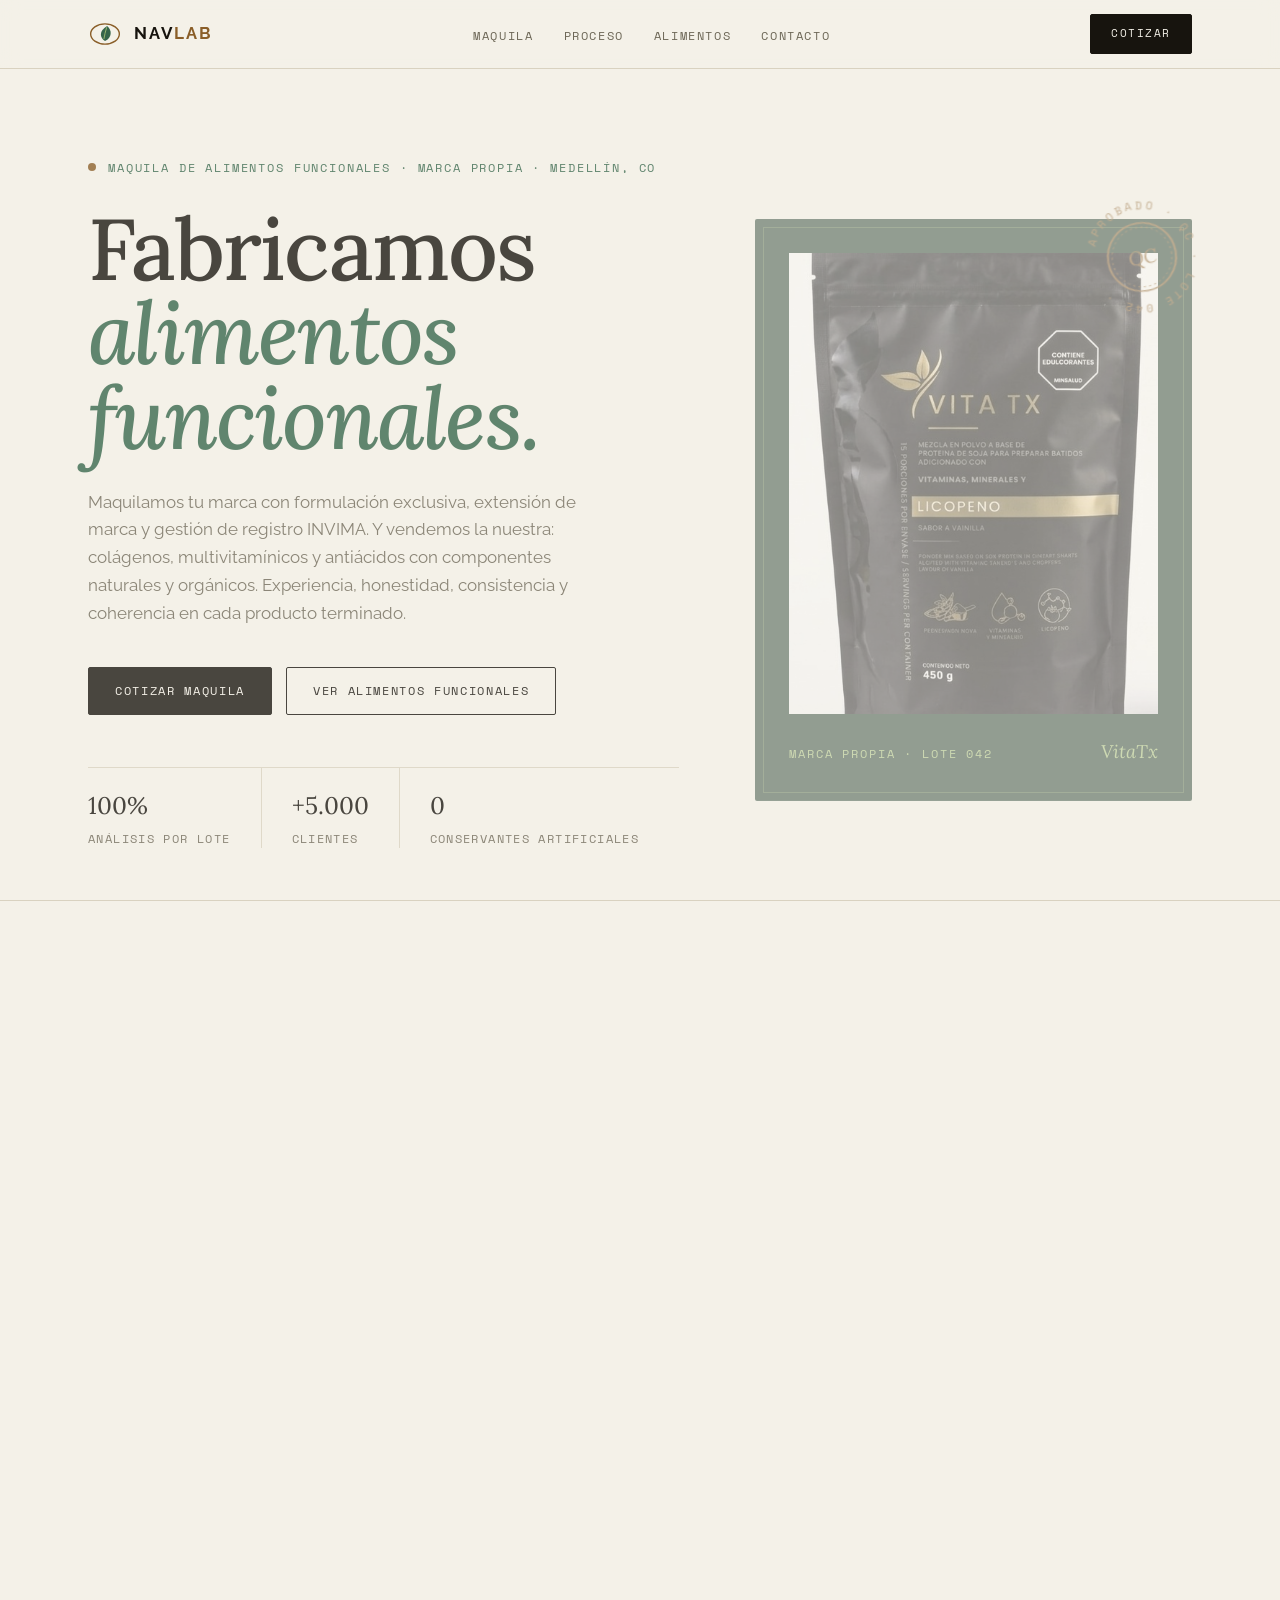
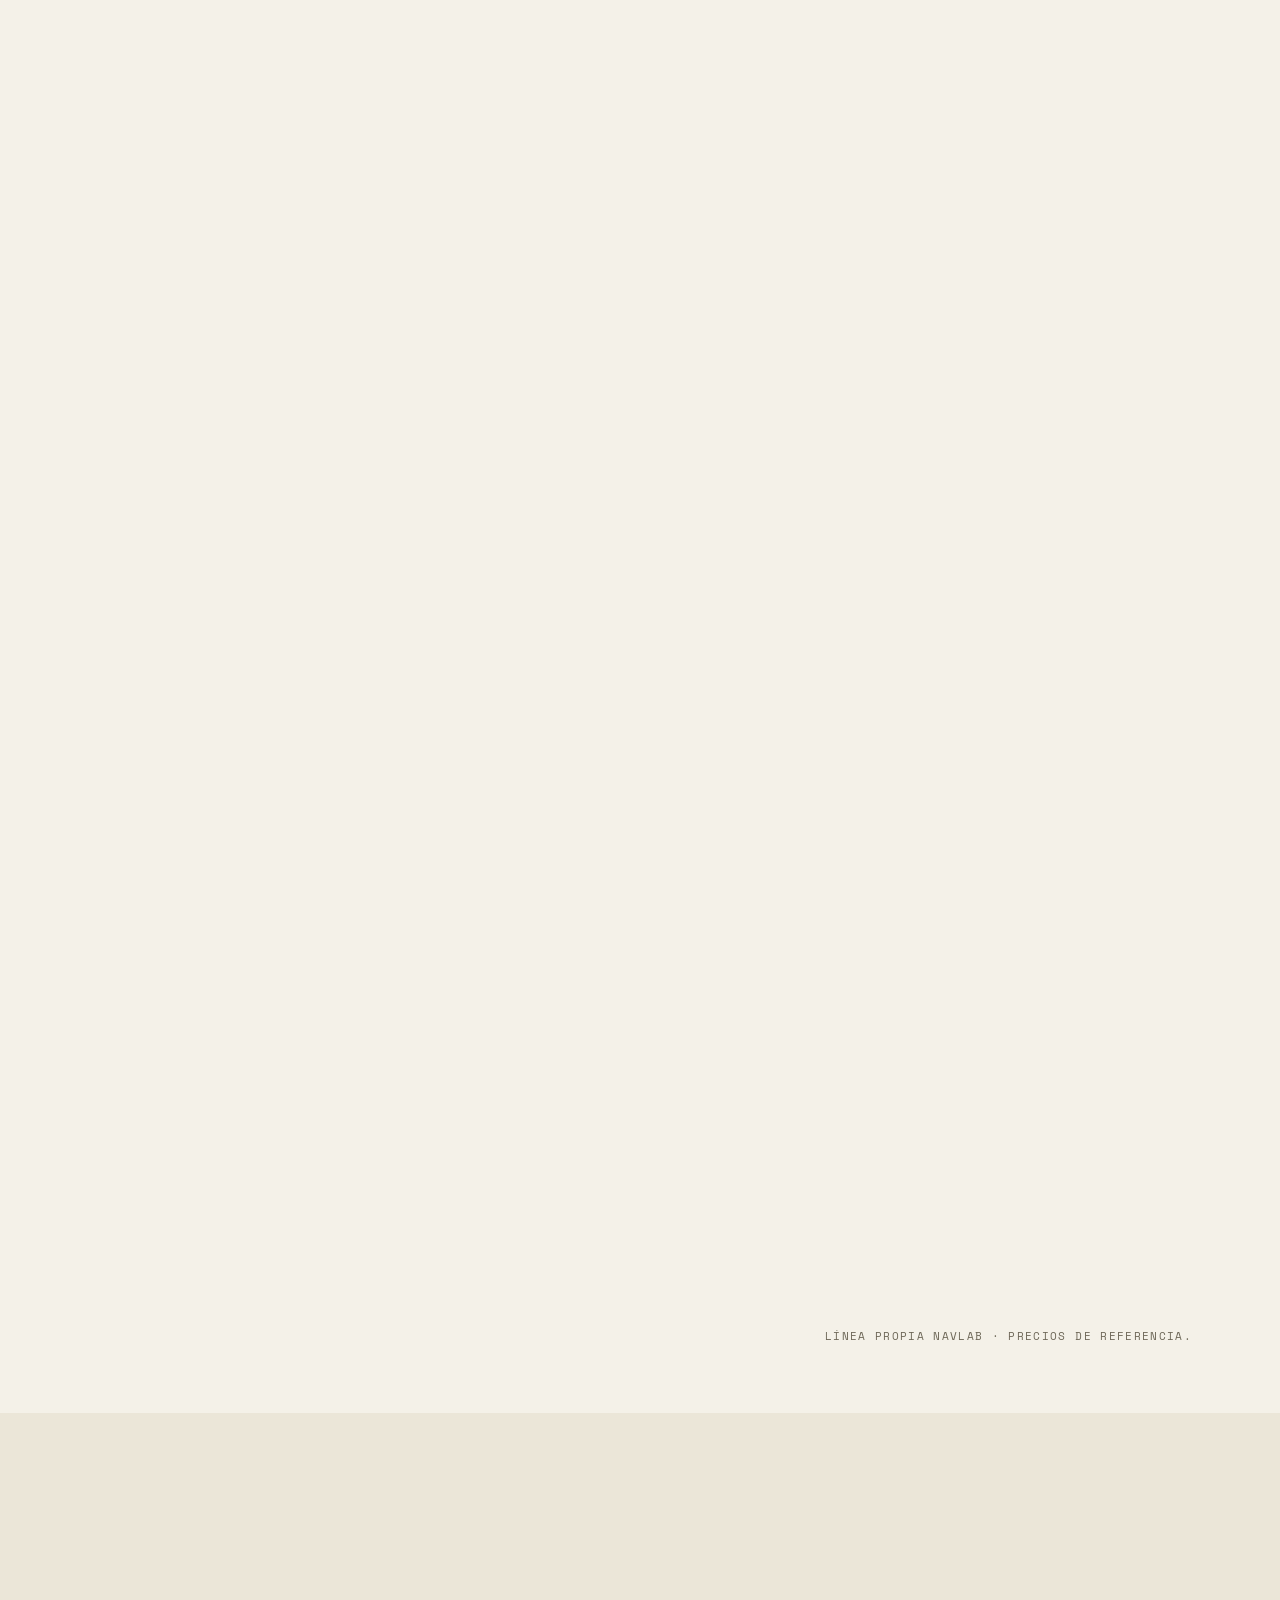
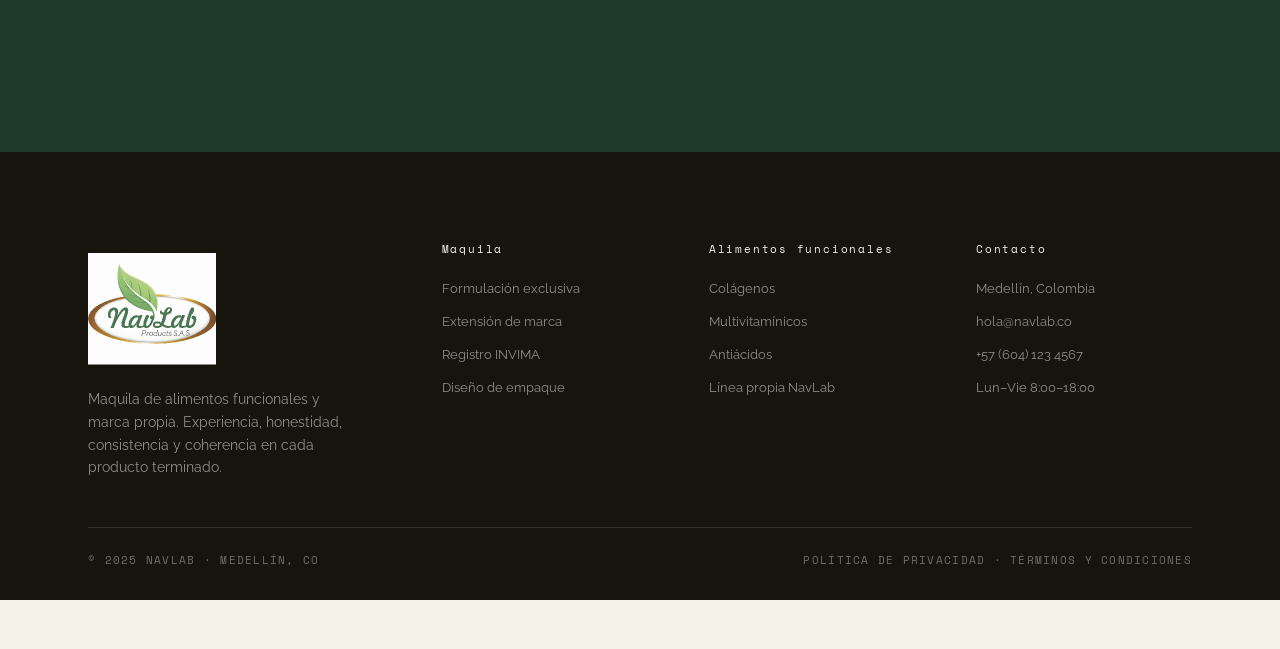
==== index.html @ 39481238 "Añadir index.html como redirect a navlab_landing.html (GitHub Pages)" ====
<!doctype html>
<html lang="es">
<head>
  <meta charset="utf-8">
  <meta name="viewport" content="width=device-width, initial-scale=1">
  <meta http-equiv="refresh" content="0; url=navlab_landing.html">
  <title>NavLab · Redirigiendo</title>
</head>
<body>
  <p>Redirigiendo a <a href="navlab_landing.html">navlab_landing.html</a>…</p>
</body>
</html>
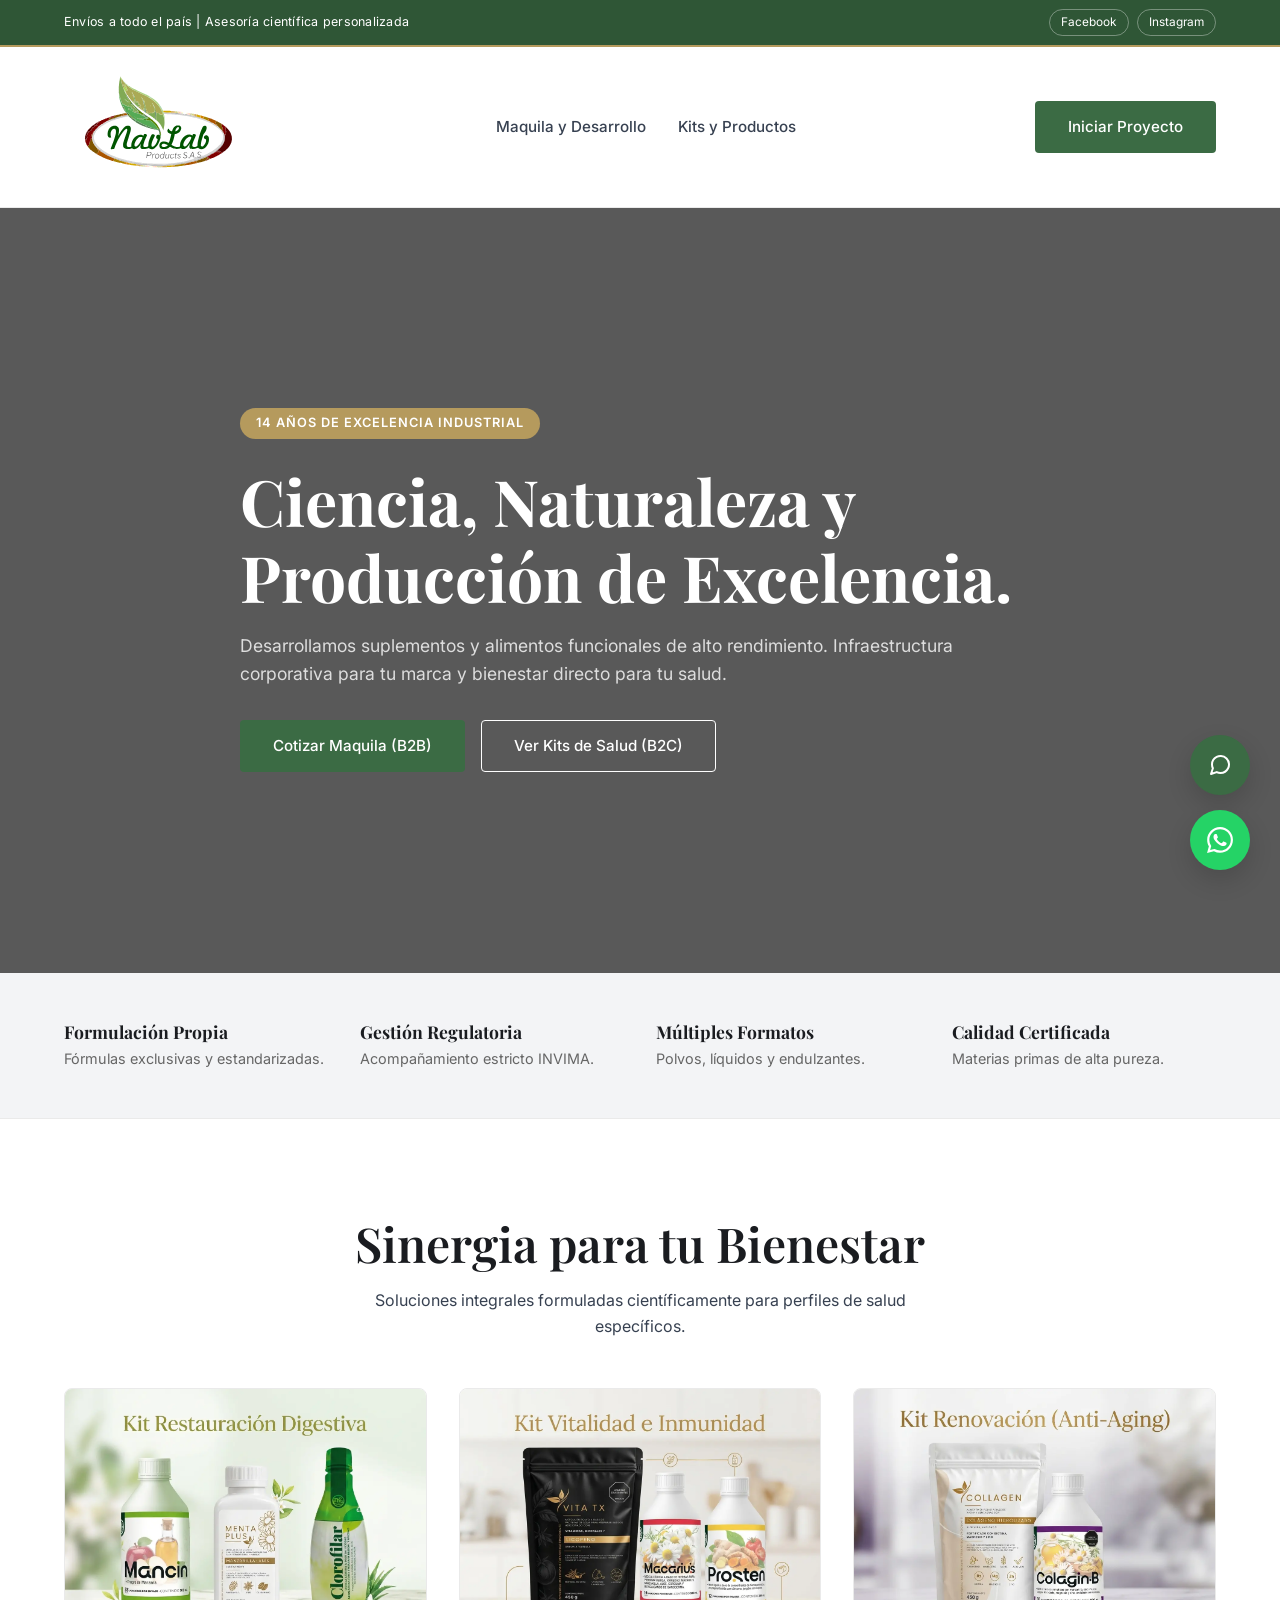
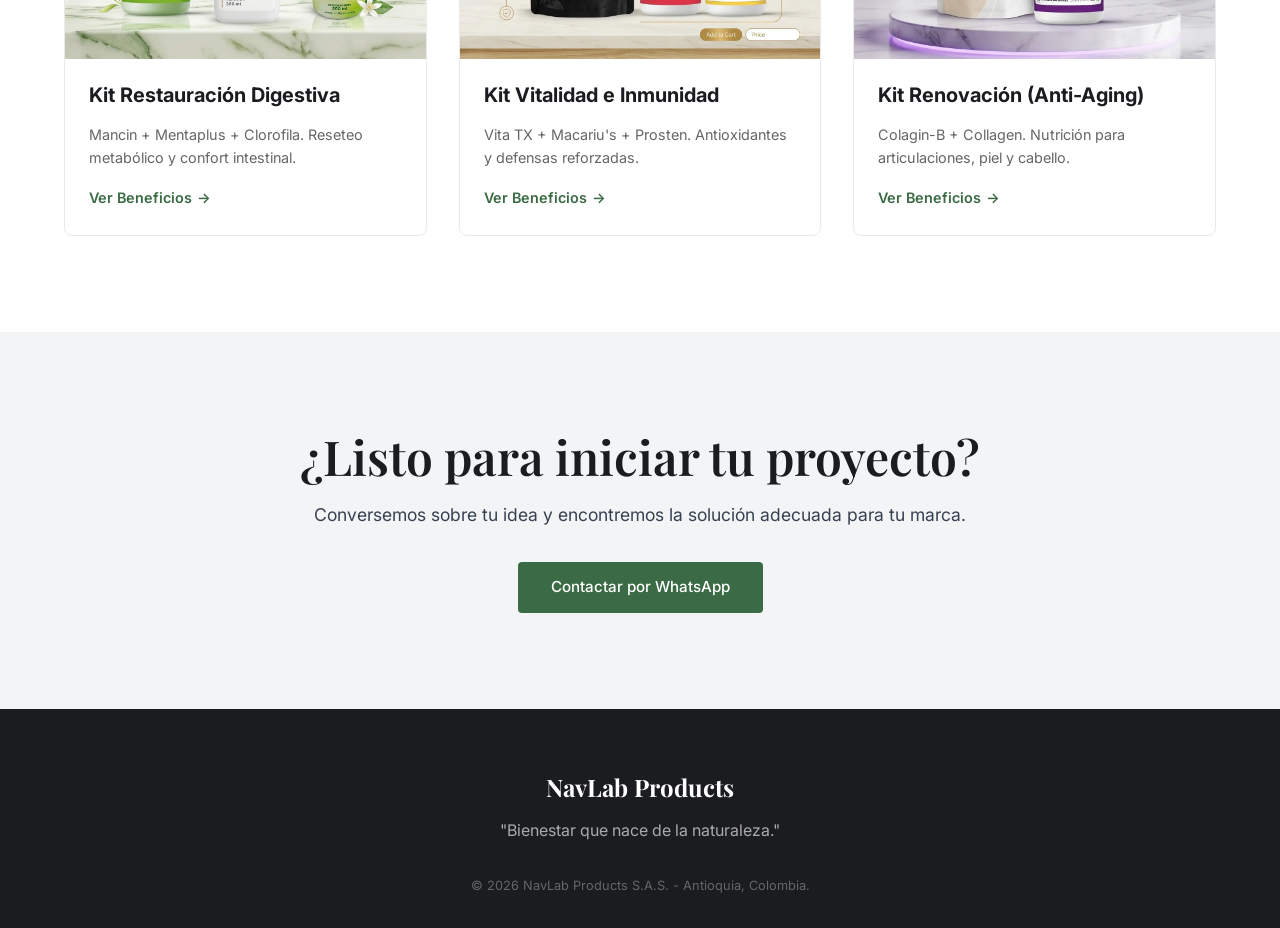
==== commit 47e39551: "Publicar versión navlab-web en la raíz Co-authored-by: Copilot <223556219+Copilot@users.noreply.gith" ====
--- a/index.html
+++ b/index.html
@@ -1,12 +1,160 @@
-<!doctype html>
+<!DOCTYPE html>
 <html lang="es">
 <head>
-  <meta charset="utf-8">
-  <meta name="viewport" content="width=device-width, initial-scale=1">
-  <meta http-equiv="refresh" content="0; url=navlab_landing.html">
-  <title>NavLab · Redirigiendo</title>
+    <meta charset="UTF-8">
+    <meta name="viewport" content="width=device-width, initial-scale=1.0">
+    <title>NavLab Products | Desarrollo y Maquila de Alimentos Funcionales</title>
+    <meta name="description" content="Laboratorio experto en maquila, desarrollo de marcas propias y venta de kits de suplementos funcionales en Colombia. 14 años de experiencia.">
+
+    <!-- AEO / SEO -->
+    <meta property="og:title" content="NavLab Products | Alimentos Funcionales">
+    <meta property="og:type" content="website">
+    <meta property="og:url" content="https://www.navlabproducts.com">
+
+    <link rel="preconnect" href="https://fonts.googleapis.com">
+    <link rel="preconnect" href="https://fonts.gstatic.com" crossorigin>
+    <link href="https://fonts.googleapis.com/css2?family=Inter:wght@300;400;500;600&family=Playfair+Display:wght@400;600;700&display=swap" rel="stylesheet">
+    <link rel="stylesheet" href="styles.css">
+
+    <script type="application/ld+json">
+    {
+      "@context": "https://schema.org",
+      "@type": "Laboratory",
+      "name": "NavLab Products S.A.S",
+      "description": "Elaboración y comercialización de suplementos dietarios y alimentos funcionales.",
+      "telephone": "+573113158115",
+      "address": { "@type": "PostalAddress", "addressLocality": "Medellín", "addressRegion": "Antioquia", "addressCountry": "CO" }
+    }
+    </script>
 </head>
 <body>
-  <p>Redirigiendo a <a href="navlab_landing.html">navlab_landing.html</a>…</p>
+    <div class="top-bar">
+        <div class="container top-bar-content">
+            <span class="top-bar-text">Envíos a todo el país | Asesoría científica personalizada</span>
+            <div class="top-bar-links">
+                <a href="https://www.facebook.com/profile.php?id=61563656452003" target="_blank" rel="noopener noreferrer">Facebook</a>
+                <a href="https://www.instagram.com/productos_navlab/" target="_blank" rel="noopener noreferrer">Instagram</a>
+            </div>
+        </div>
+    </div>
+
+    <header class="site-header" id="mainHeader">
+        <div class="container header-inner">
+            <a href="index.html" class="logo">
+                <img class="logo-img" src="assets/Logo.svg" alt="Logotipo de NavLab Products">
+            </a>
+            <nav class="main-nav">
+                <ul class="nav-links">
+                    <li><a href="servicios.html">Maquila y Desarrollo</a></li>
+                    <li><a href="productos.html">Kits y Productos</a></li>
+                </ul>
+            </nav>
+            <div class="header-actions">
+                <a href="#contacto" class="btn btn-primary">Iniciar Proyecto</a>
+            </div>
+        </div>
+    </header>
+
+    <main>
+        <section class="hero overlay-dark">
+            <video autoplay loop muted playsinline class="hero-video">
+                <source src="assets/video-maquinas.mp4" type="video/mp4">
+            </video>
+            <div class="container hero-content fade-in-up">
+                <span class="badge">14 Años de Excelencia Industrial</span>
+                <h1 class="hero-title">Ciencia, Naturaleza y Producción de Excelencia.</h1>
+                <p class="hero-desc">Desarrollamos suplementos y alimentos funcionales de alto rendimiento. Infraestructura corporativa para tu marca y bienestar directo para tu salud.</p>
+                <div class="btn-group">
+                    <a href="servicios.html" class="btn btn-primary">Cotizar Maquila (B2B)</a>
+                    <a href="productos.html" class="btn btn-secondary">Ver Kits de Salud (B2C)</a>
+                </div>
+            </div>
+        </section>
+
+        <section class="trust-bar bg-surface">
+            <div class="container grid-4">
+                <div class="trust-item">
+                    <h4>Formulación Propia</h4><p>Fórmulas exclusivas y estandarizadas.</p>
+                </div>
+                <div class="trust-item">
+                    <h4>Gestión Regulatoria</h4><p>Acompañamiento estricto INVIMA.</p>
+                </div>
+                <div class="trust-item">
+                    <h4>Múltiples Formatos</h4><p>Polvos, líquidos y endulzantes.</p>
+                </div>
+                <div class="trust-item">
+                    <h4>Calidad Certificada</h4><p>Materias primas de alta pureza.</p>
+                </div>
+            </div>
+        </section>
+
+        <section class="section-padding section-kits">
+            <div class="container">
+                <div class="section-header text-center fade-in-up">
+                    <h2 class="section-title">Sinergia para tu Bienestar</h2>
+                    <p style="max-width:600px; margin: 0 auto;">Soluciones integrales formuladas científicamente para perfiles de salud específicos.</p>
+                </div>
+                <div class="grid-3" style="margin-top: 3rem;">
+                    <article class="product-card fade-in-up">
+                        <div class="card-image bg-surface">
+                            <img src="assets/kit-digestivo.webp" alt="Kit de suplementos para el bienestar digestivo, presentado como producto de NavLab Products." onerror="this.src='https://via.placeholder.com/400x300?text=Kit+Digestivo'">
+                        </div>
+                        <div class="card-body">
+                            <h3>Kit Restauración Digestiva</h3>
+                            <p class="card-desc">Mancin + Mentaplus + Clorofila. Reseteo metabólico y confort intestinal.</p>
+                            <a href="#" class="link-arrow">Ver Beneficios <span>&rarr;</span></a>
+                        </div>
+                    </article>
+                    <article class="product-card fade-in-up delay-1">
+                        <div class="card-image bg-surface">
+                            <img src="assets/kit-inmunidad.webp" alt="Kit de suplementos para vitalidad e inmunidad, presentado como producto de NavLab Products." onerror="this.src='https://via.placeholder.com/400x300?text=Kit+Inmunidad'">
+                        </div>
+                        <div class="card-body">
+                            <h3>Kit Vitalidad e Inmunidad</h3>
+                            <p class="card-desc">Vita TX + Macariu's + Prosten. Antioxidantes y defensas reforzadas.</p>
+                            <a href="#" class="link-arrow">Ver Beneficios <span>&rarr;</span></a>
+                        </div>
+                    </article>
+                    <article class="product-card fade-in-up delay-2">
+                        <div class="card-image bg-surface">
+                            <img src="assets/kit-antiaging.webp" alt="Kit de suplementos para renovación y cuidado de la piel, presentado como producto de NavLab Products." onerror="this.src='https://via.placeholder.com/400x300?text=Kit+Anti-Aging'">
+                        </div>
+                        <div class="card-body">
+                            <h3>Kit Renovación (Anti-Aging)</h3>
+                            <p class="card-desc">Colagin-B + Collagen. Nutrición para articulaciones, piel y cabello.</p>
+                            <a href="#" class="link-arrow">Ver Beneficios <span>&rarr;</span></a>
+                        </div>
+                    </article>
+                </div>
+            </div>
+        </section>
+        <section id="contacto" class="section-padding contact-section">
+            <div class="container text-center">
+                <h2 class="section-title">¿Listo para iniciar tu proyecto?</h2>
+                <p class="hero-desc" style="color: var(--c-text);">Conversemos sobre tu idea y encontremos la solución adecuada para tu marca.</p>
+                <a href="https://wa.me/573113158115?text=Hola,%20quiero%20iniciar%20un%20proyecto%20con%20NavLab." target="_blank" rel="noopener noreferrer" class="btn btn-primary">Contactar por WhatsApp</a>
+            </div>
+        </section>
+    </main>
+
+    <div class="floating-widgets">
+        <button class="widget-btn live-chat-btn" id="liveChatTrigger" aria-label="Hablar con un agente">
+            <span class="widget-tooltip">Chat en vivo</span>
+            <svg width="24" height="24" viewBox="0 0 24 24" fill="none" stroke="currentColor" stroke-width="2" stroke-linecap="round" stroke-linejoin="round"><path d="M21 11.5a8.38 8.38 0 0 1-.9 3.8 8.5 8.5 0 0 1-7.6 4.7 8.38 8.38 0 0 1-3.8-.9L3 21l1.9-5.7a8.38 8.38 0 0 1-.9-3.8 8.5 8.5 0 0 1 4.7-7.6 8.38 8.38 0 0 1 3.8-.9h.5a8.48 8.48 0 0 1 8 8v.5z"></path></svg>
+        </button>
+        <a href="https://wa.me/573113158115?text=Hola,%20visité%20la%20página%20de%20NavLab%20y%20deseo%20más%20información." target="_blank" rel="noopener noreferrer" class="widget-btn whatsapp-btn" aria-label="Contactar por WhatsApp">
+            <span class="widget-tooltip">WhatsApp</span>
+            <svg width="26" height="26" viewBox="0 0 24 24" fill="currentColor"><path d="M17.472 14.382c-.297-.149-1.758-.867-2.03-.967-.273-.099-.471-.148-.67.15-.197.297-.767.966-.94 1.164-.173.199-.347.223-.644.075-.297-.15-1.255-.463-2.39-1.475-.883-.788-1.48-1.761-1.653-2.059-.173-.297-.018-.458.13-.606.134-.133.298-.347.446-.52.149-.174.198-.298.298-.497.099-.198.05-.371-.025-.52-.075-.149-.669-1.612-.916-2.207-.242-.579-.487-.5-.669-.51a12.8 12.8 0 0 0-.57-.01c-.198 0-.52.074-.792.372-.272.297-1.04 1.016-1.04 2.479 0 1.462 1.065 2.875 1.213 3.074.149.198 2.096 3.2 5.077 4.487.709.306 1.262.489 1.694.625.712.227 1.36.195 1.871.118.571-.085 1.758-.719 2.006-1.413.248-.694.248-1.289.173-1.413-.074-.124-.272-.198-.57-.347m-5.421 7.403h-.004a9.87 9.87 0 0 1-5.031-1.378l-.361-.214-3.741.982.998-3.648-.235-.374a9.86 9.86 0 0 1-1.51-5.26c.001-5.45 4.436-9.884 9.888-9.884 2.64 0 5.122 1.03 6.988 2.898a9.825 9.825 0 0 1 2.893 6.994c-.003 5.45-4.437 9.884-9.885 9.884m8.413-18.297A11.815 11.815 0 0 0 12.05 0C5.495 0 .16 5.335.157 11.892c0 2.096.547 4.142 1.588 5.945L.057 24l6.305-1.654a11.882 11.882 0 0 0 5.683 1.448h.005c6.554 0 11.89-5.335 11.893-11.893a11.821 11.821 0 0 0-3.48-8.413Z"/></svg>
+        </a>
+    </div>
+
+    <footer class="site-footer bg-dark" style="padding: 4rem 0 2rem; text-align: center;">
+        <div class="container">
+            <h2 style="color: white; font-family: 'Playfair Display', serif;">NavLab Products</h2>
+            <p style="color: #aaa;">"Bienestar que nace de la naturaleza."</p>
+            <p style="margin-top: 2rem; font-size: 0.8rem; color: #666;">&copy; 2026 NavLab Products S.A.S. - Antioquia, Colombia.</p>
+        </div>
+    </footer>
+    <script src="main.js"></script>
 </body>
-</html>
+</html>
--- a/styles.css
+++ b/styles.css
@@ -0,0 +1,118 @@
+:root {
+    --c-white: #ffffff;
+    --c-surface: #F3F4F6;
+    --c-dark: #1A1C20;
+    --c-primary: #3B6B44;
+    --c-primary-hover: #2F5636;
+    --c-accent: #B59A5D;
+    --c-text: #374151;
+    --f-heading: 'Playfair Display', serif;
+    --f-body: 'Inter', sans-serif;
+    --transition: all 0.3s cubic-bezier(0.25, 0.8, 0.25, 1);
+}
+
+* { margin: 0; padding: 0; box-sizing: border-box; }
+body { font-family: var(--f-body); color: var(--c-text); line-height: 1.6; background: var(--c-white); -webkit-font-smoothing: antialiased; overflow-x: hidden; }
+img, video { max-width: 100%; height: auto; display: block; }
+a { text-decoration: none; color: inherit; transition: var(--transition); }
+
+.container { width: 90%; max-width: 1200px; margin: 0 auto; }
+.section-padding { padding: 6rem 0; }
+.contact-section { scroll-margin-top: 6rem; background: var(--c-surface); }
+.bg-surface { background-color: var(--c-surface); }
+.services-hero { background-image: linear-gradient(rgba(243, 244, 246, 0.82), rgba(243, 244, 246, 0.82)), url("assets/Desarrollo%20de%20marca.webp"); background-position: center; background-size: cover; }
+.products-hero { background-image: linear-gradient(rgba(243, 244, 246, 0.82), rgba(243, 244, 246, 0.82)), url("assets/Sinergia%20botanica.webp"); background-position: center; background-size: cover; }
+.bg-dark { background-color: var(--c-dark); }
+.text-center { text-align: center; }
+
+h1, h2, h3, h4 { font-family: var(--f-heading); color: var(--c-dark); line-height: 1.2; margin-bottom: 1rem; }
+.hero-title { font-size: clamp(2.5rem, 5vw, 4.5rem); font-weight: 700; color: var(--c-white); }
+.section-title { font-size: clamp(2rem, 4vw, 3rem); font-weight: 600; }
+
+.btn { display: inline-block; padding: 0.8rem 2rem; font-weight: 500; border-radius: 4px; cursor: pointer; text-align: center; border: 1px solid transparent; transition: var(--transition); font-size: 0.95rem;}
+.btn-primary { background: var(--c-primary); color: var(--c-white); }
+.btn-primary:hover { background: var(--c-primary-hover); transform: translateY(-2px); }
+.btn-secondary { background: transparent; color: var(--c-white); border-color: var(--c-white); }
+.btn-secondary:hover { background: var(--c-white); color: var(--c-dark); }
+
+.top-bar { background: var(--c-primary-hover); color: var(--c-white); font-size: 0.78rem; padding: 0.55rem 0; border-bottom: 2px solid var(--c-accent); }
+.top-bar-content { display: flex; justify-content: space-between; align-items: center; gap: 1rem; }
+.top-bar-text { letter-spacing: 0.02em; }
+.top-bar-links { display: flex; align-items: center; gap: 0.5rem; }
+.top-bar-links a { padding: 0.2rem 0.7rem; border: 1px solid rgba(255, 255, 255, 0.35); border-radius: 999px; color: var(--c-white); font-size: 0.74rem; transition: var(--transition); }
+.top-bar-links a:hover, .top-bar-links a:focus-visible { background: var(--c-white); color: var(--c-primary-hover); }
+
+.site-header { position: sticky; top: 0; background: rgba(255, 255, 255, 0.95); backdrop-filter: blur(10px); z-index: 100; border-bottom: 1px solid #eaeaea; transition: var(--transition); padding: 1rem 0; }
+.header-inner { display: flex; justify-content: space-between; align-items: center; }
+.logo { display: inline-flex; align-items: center; gap: 0.6rem; text-align: right; font-family: var(--f-heading); line-height: 1.05; }
+.logo-img { width: 12rem; height: auto; }
+.logo-mark { display: block; width: 3.2rem; height: 4.725rem; flex: none; }
+.logo-copy { display: block; }
+.logo-name { display: block; color: var(--c-primary); font-size: 3rem; font-weight: 700; }
+.logo-subtitle { display: block; color: var(--c-accent); font-size: 1.5rem; font-style: italic; text-align: right; }
+.nav-links { display: flex; gap: 2rem; list-style: none; font-weight: 500; font-size: 0.95rem; }
+.nav-links a:hover { color: var(--c-primary); }
+
+.hero { position: relative; height: 85vh; display: flex; align-items: center; overflow: hidden; }
+.hero-video { position: absolute; top: 50%; left: 50%; min-width: 100%; min-height: 100%; width: auto; height: auto; transform: translate(-50%, -50%); z-index: 1; object-fit: cover; }
+.hero.overlay-dark::after { content: ''; position: absolute; inset: 0; background: rgba(0, 0, 0, 0.65); z-index: 2; }
+.hero-content { position: relative; z-index: 3; max-width: 800px; }
+.hero-desc { font-size: 1.1rem; color: #ddd; margin-bottom: 2rem; }
+.badge { display: inline-block; padding: 0.3rem 1rem; background: var(--c-accent); color: var(--c-white); font-size: 0.8rem; font-weight: 600; text-transform: uppercase; letter-spacing: 1px; border-radius: 50px; margin-bottom: 1.5rem; }
+.btn-group { display: flex; gap: 1rem; }
+
+.trust-bar { padding: 3rem 0; border-bottom: 1px solid #eaeaea; }
+.trust-item h4 { font-size: 1.1rem; margin-bottom: 0.3rem; }
+.trust-item p { font-size: 0.9rem; color: #666; }
+
+.grid-4 { display: grid; grid-template-columns: repeat(auto-fit, minmax(220px, 1fr)); gap: 2rem; }
+.grid-3 { display: grid; grid-template-columns: repeat(auto-fit, minmax(300px, 1fr)); gap: 2rem; }
+.grid-2 { display: grid; grid-template-columns: repeat(auto-fit, minmax(400px, 1fr)); gap: 4rem; }
+
+.product-card { background: var(--c-white); border-radius: 8px; overflow: hidden; transition: var(--transition); border: 1px solid #eaeaea; }
+.product-card:hover { transform: translateY(-5px); box-shadow: 0 15px 30px rgba(0,0,0,0.08); }
+.card-image img { width: 100%; aspect-ratio: 4/3; object-fit: cover; transition: transform 0.5s ease; }
+.product-card:hover .card-image img { transform: scale(1.03); }
+.card-body { padding: 1.5rem; }
+.card-body h3 { font-size: 1.25rem; font-family: var(--f-body); }
+.card-desc { font-size: 0.9rem; color: #666; margin-bottom: 1rem; }
+.link-arrow { display: inline-flex; align-items: center; color: var(--c-primary); font-weight: 600; font-size: 0.9rem;}
+.link-arrow span { transition: transform 0.3s ease; margin-left: 5px; }
+.link-arrow:hover span { transform: translateX(5px); }
+
+/* FLOATING WIDGETS */
+.floating-widgets { position: fixed; bottom: 30px; right: 30px; display: flex; flex-direction: column; gap: 15px; z-index: 999; }
+.widget-btn { width: 60px; height: 60px; border-radius: 50%; border: none; cursor: pointer; display: flex; align-items: center; justify-content: center; box-shadow: 0 10px 25px rgba(0, 0, 0, 0.15); transition: var(--transition); position: relative; }
+.widget-btn:hover { transform: scale(1.1); }
+.widget-tooltip { position: absolute; right: 75px; background: var(--c-dark); color: var(--c-white); padding: 6px 12px; border-radius: 4px; font-size: 0.85rem; font-weight: 500; white-space: nowrap; opacity: 0; pointer-events: none; transform: translateX(10px); transition: var(--transition); }
+.widget-tooltip::after { content: ''; position: absolute; top: 50%; right: -5px; transform: translateY(-50%); border-width: 5px 0 5px 6px; border-style: solid; border-color: transparent transparent transparent var(--c-dark); }
+.widget-btn:hover .widget-tooltip { opacity: 1; transform: translateX(0); }
+.live-chat-btn { background: var(--c-primary); color: white; }
+.live-chat-btn:hover { box-shadow: 0 10px 25px rgba(59, 107, 68, 0.4); }
+.whatsapp-btn { background: #25D366; color: white; }
+.whatsapp-btn:hover { box-shadow: 0 10px 25px rgba(37, 211, 102, 0.4); }
+
+/* ANIMATIONS */
+.fade-in-up { opacity: 0; transform: translateY(30px); transition: opacity 0.8s ease, transform 0.8s ease; }
+.fade-in-up.visible { opacity: 1; transform: translateY(0); }
+.delay-1 { transition-delay: 0.15s; }
+.delay-2 { transition-delay: 0.3s; }
+
+/* RESPONSIVE */
+@media (max-width: 768px) {
+    .nav-links { display: none; }
+    .top-bar { padding: 0.45rem 0; }
+    .top-bar-content { flex-direction: column; justify-content: center; gap: 0.35rem; text-align: center; }
+    .top-bar-text { font-size: 0.68rem; }
+    .top-bar-links { gap: 0.35rem; }
+    .top-bar-links a { padding: 0.1rem 0.55rem; font-size: 0.68rem; }
+    .hero-title { font-size: 2.2rem; }
+    .btn-group { flex-direction: column; }
+    .grid-2, .grid-3, .grid-4 { grid-template-columns: 1fr; }
+    .floating-widgets { bottom: 20px; right: 20px; gap: 12px; }
+    .widget-btn { width: 50px; height: 50px; }
+    .widget-tooltip { display: none; }
+    .trust-bar .grid-4 { gap: 1rem; }
+    .trust-item { text-align: center; padding: 1rem; border-bottom: 1px solid #ddd; }
+    .trust-item:last-child { border: none; }
+}
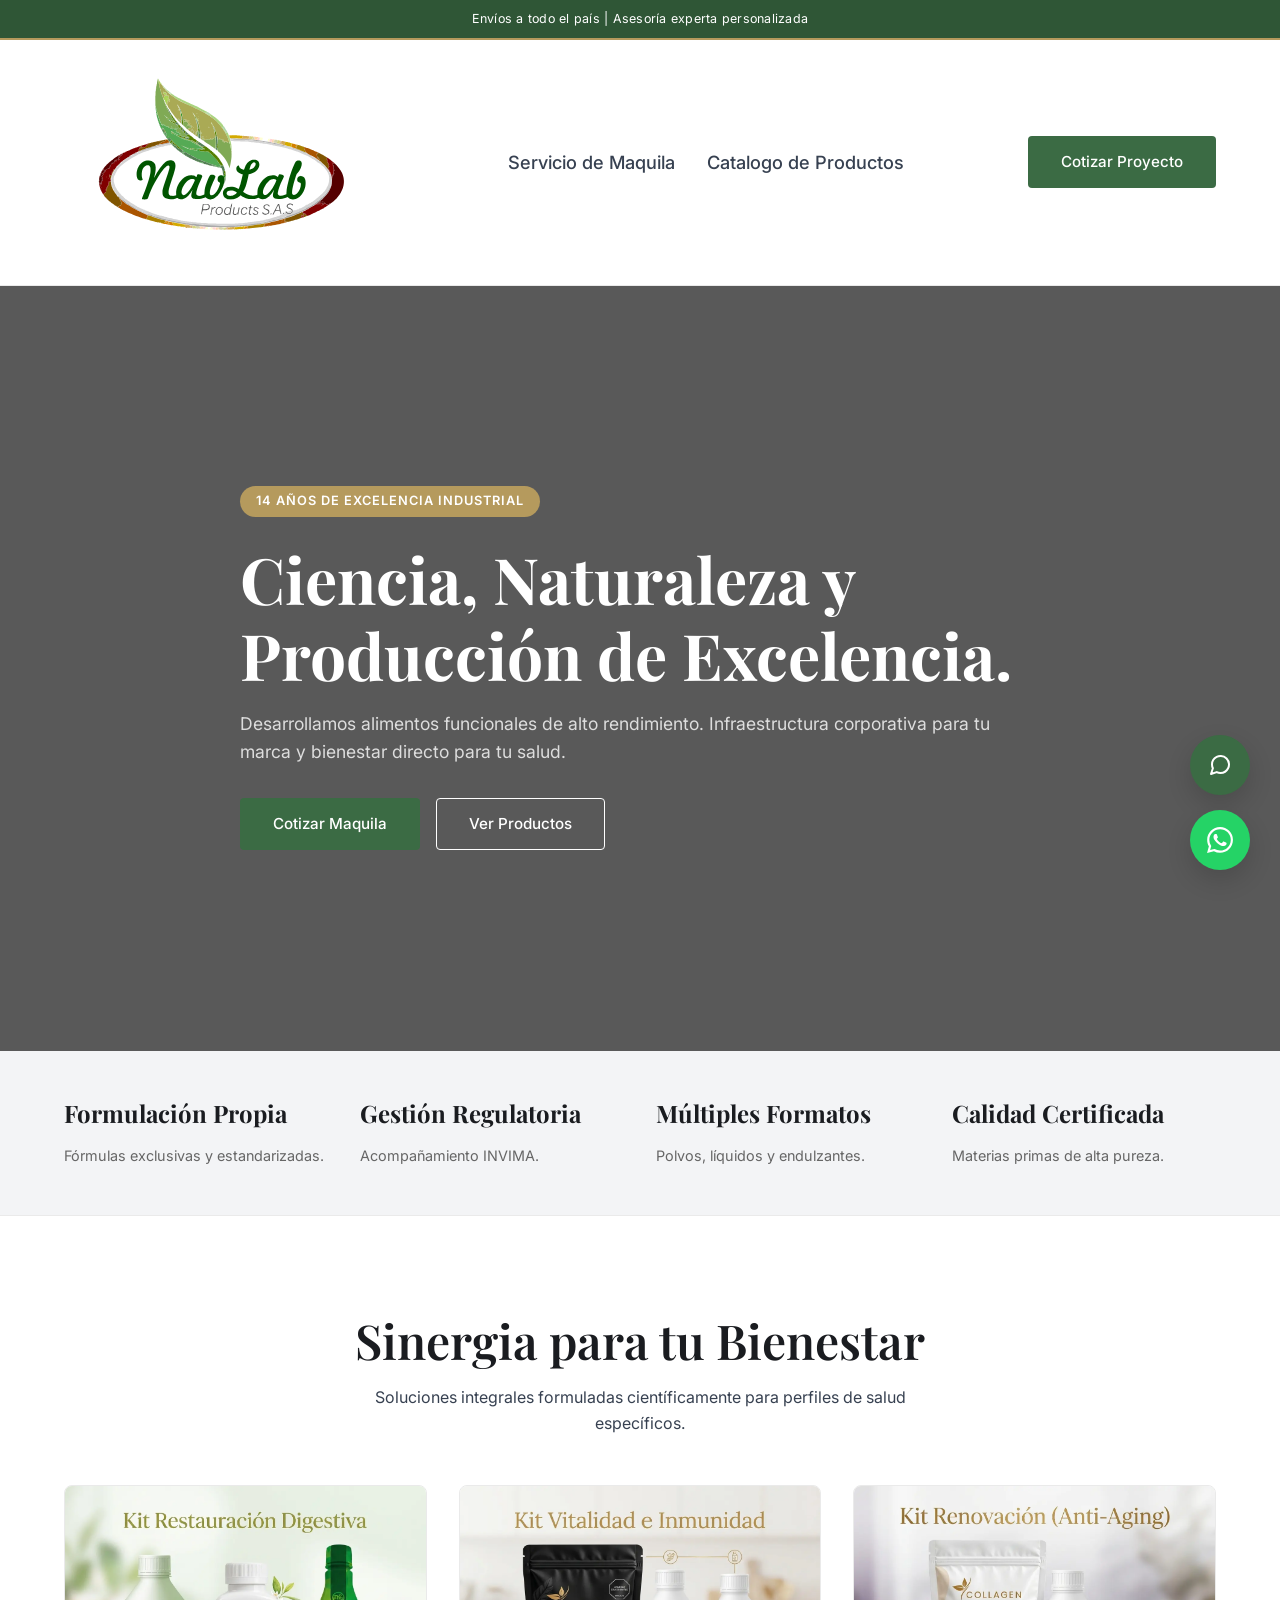
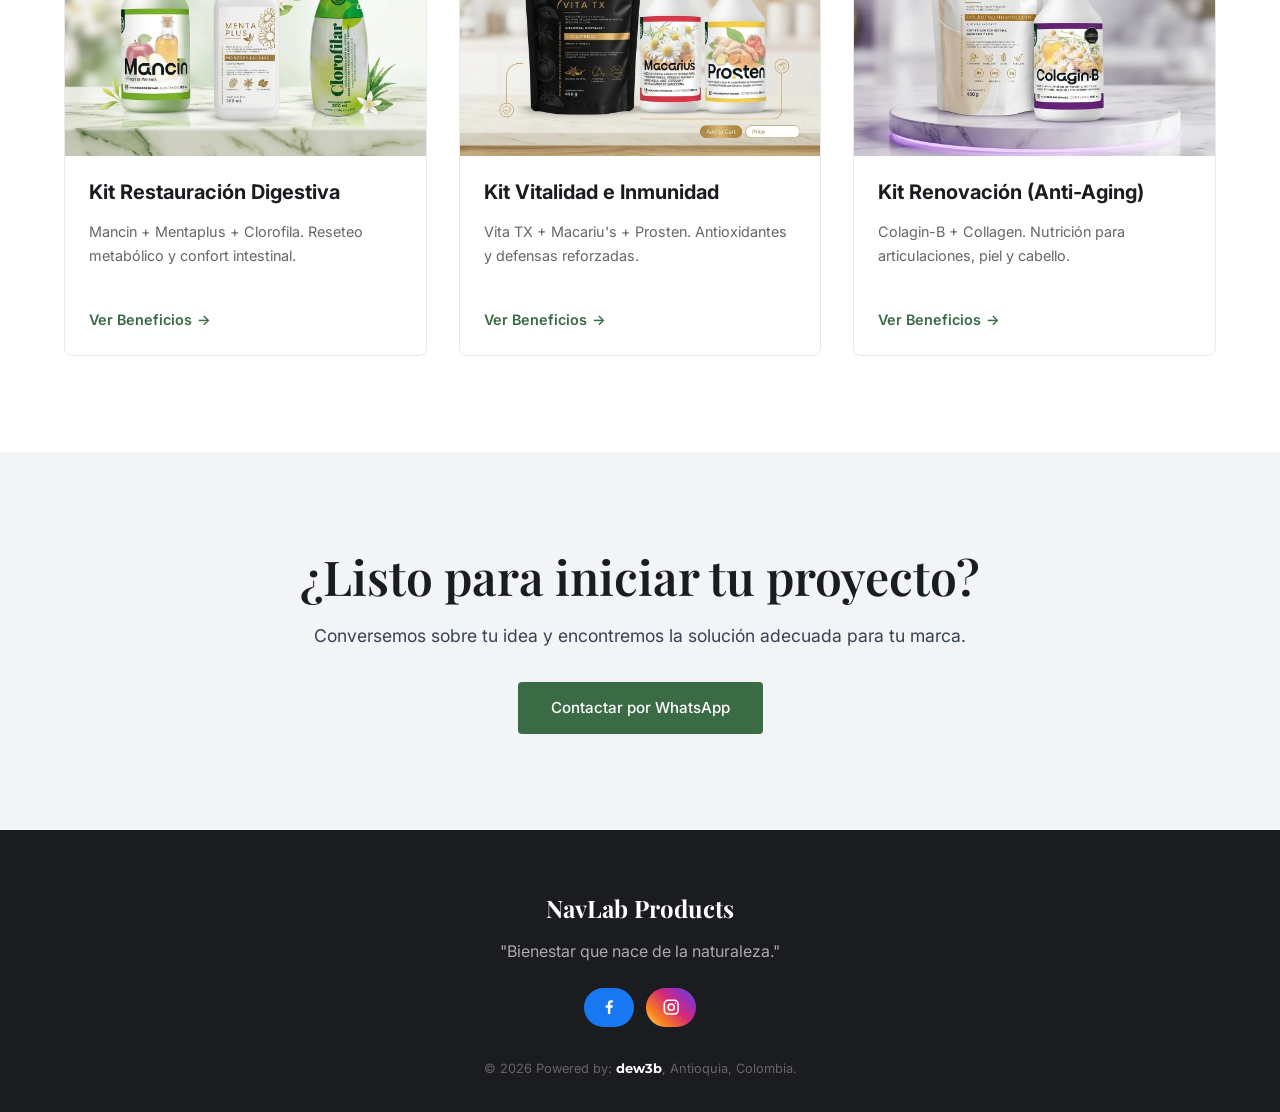
==== commit eb255195: "Actualizar sitio web publicado Co-authored-by: Copilot <223556219+Copilot@users.noreply.github.com>" ====
--- a/index.html
+++ b/index.html
@@ -3,8 +3,9 @@
 <head>
     <meta charset="UTF-8">
     <meta name="viewport" content="width=device-width, initial-scale=1.0">
+    <link rel="icon" type="image/png" sizes="32x32" href="assets/favicon-32.png">
     <title>NavLab Products | Desarrollo y Maquila de Alimentos Funcionales</title>
-    <meta name="description" content="Laboratorio experto en maquila, desarrollo de marcas propias y venta de kits de suplementos funcionales en Colombia. 14 años de experiencia.">
+    <meta name="description" content="Laboratorio experto en maquila, desarrollo de marcas propias y venta de kits de alimentos funcionales en Colombia. 14 años de experiencia.">
 
     <!-- AEO / SEO -->
     <meta property="og:title" content="NavLab Products | Alimentos Funcionales">
@@ -13,7 +14,7 @@
 
     <link rel="preconnect" href="https://fonts.googleapis.com">
     <link rel="preconnect" href="https://fonts.gstatic.com" crossorigin>
-    <link href="https://fonts.googleapis.com/css2?family=Inter:wght@300;400;500;600&family=Playfair+Display:wght@400;600;700&display=swap" rel="stylesheet">
+    <link href="https://fonts.googleapis.com/css2?family=Inter:wght@300;400;500;600&family=Montserrat:wght@700&family=Playfair+Display:wght@400;600;700&display=swap" rel="stylesheet">
     <link rel="stylesheet" href="styles.css">
 
     <script type="application/ld+json">
@@ -21,7 +22,7 @@
       "@context": "https://schema.org",
       "@type": "Laboratory",
       "name": "NavLab Products S.A.S",
-      "description": "Elaboración y comercialización de suplementos dietarios y alimentos funcionales.",
+      "description": "Elaboración y comercialización de alimentos funcionales.",
       "telephone": "+573113158115",
       "address": { "@type": "PostalAddress", "addressLocality": "Medellín", "addressRegion": "Antioquia", "addressCountry": "CO" }
     }
@@ -30,10 +31,9 @@
 <body>
     <div class="top-bar">
         <div class="container top-bar-content">
-            <span class="top-bar-text">Envíos a todo el país | Asesoría científica personalizada</span>
-            <div class="top-bar-links">
-                <a href="https://www.facebook.com/profile.php?id=61563656452003" target="_blank" rel="noopener noreferrer">Facebook</a>
-                <a href="https://www.instagram.com/productos_navlab/" target="_blank" rel="noopener noreferrer">Instagram</a>
+            <div class="top-bar-track">
+                <span class="top-bar-text">Envíos a todo el país | Asesoría experta personalizada</span>
+                <span class="top-bar-text" aria-hidden="true">Envíos a todo el país | Asesoría experta personalizada</span>
             </div>
         </div>
     </div>
@@ -45,12 +45,12 @@
             </a>
             <nav class="main-nav">
                 <ul class="nav-links">
-                    <li><a href="servicios.html">Maquila y Desarrollo</a></li>
-                    <li><a href="productos.html">Kits y Productos</a></li>
+                    <li><a href="servicios.html">Servicio de Maquila</a></li>
+                    <li><a href="productos.html">Catalogo de Productos</a></li>
                 </ul>
             </nav>
             <div class="header-actions">
-                <a href="#contacto" class="btn btn-primary">Iniciar Proyecto</a>
+                <a href="#contacto" class="btn btn-primary">Cotizar Proyecto</a>
             </div>
         </div>
     </header>
@@ -63,10 +63,10 @@
             <div class="container hero-content fade-in-up">
                 <span class="badge">14 Años de Excelencia Industrial</span>
                 <h1 class="hero-title">Ciencia, Naturaleza y Producción de Excelencia.</h1>
-                <p class="hero-desc">Desarrollamos suplementos y alimentos funcionales de alto rendimiento. Infraestructura corporativa para tu marca y bienestar directo para tu salud.</p>
+                <p class="hero-desc">Desarrollamos alimentos funcionales de alto rendimiento. Infraestructura corporativa para tu marca y bienestar directo para tu salud.</p>
                 <div class="btn-group">
-                    <a href="servicios.html" class="btn btn-primary">Cotizar Maquila (B2B)</a>
-                    <a href="productos.html" class="btn btn-secondary">Ver Kits de Salud (B2C)</a>
+                    <a href="servicios.html" class="btn btn-primary">Cotizar Maquila</a>
+                    <a href="productos.html" class="btn btn-secondary">Ver Productos</a>
                 </div>
             </div>
         </section>
@@ -74,16 +74,16 @@
         <section class="trust-bar bg-surface">
             <div class="container grid-4">
                 <div class="trust-item">
-                    <h4>Formulación Propia</h4><p>Fórmulas exclusivas y estandarizadas.</p>
+                    <h2>Formulación Propia</h2><p>Fórmulas exclusivas y estandarizadas.</p>
                 </div>
                 <div class="trust-item">
-                    <h4>Gestión Regulatoria</h4><p>Acompañamiento estricto INVIMA.</p>
+                    <h2>Gestión Regulatoria</h2><p>Acompañamiento INVIMA.</p>
                 </div>
                 <div class="trust-item">
-                    <h4>Múltiples Formatos</h4><p>Polvos, líquidos y endulzantes.</p>
+                    <h2>Múltiples Formatos</h2><p>Polvos, líquidos y endulzantes.</p>
                 </div>
                 <div class="trust-item">
-                    <h4>Calidad Certificada</h4><p>Materias primas de alta pureza.</p>
+                    <h2>Calidad Certificada</h2><p>Materias primas de alta pureza.</p>
                 </div>
             </div>
         </section>
@@ -97,7 +97,7 @@
                 <div class="grid-3" style="margin-top: 3rem;">
                     <article class="product-card fade-in-up">
                         <div class="card-image bg-surface">
-                            <img src="assets/kit-digestivo.webp" alt="Kit de suplementos para el bienestar digestivo, presentado como producto de NavLab Products." onerror="this.src='https://via.placeholder.com/400x300?text=Kit+Digestivo'">
+                            <img src="assets/kit-digestivo.webp" alt="Kit de alimentos para el bienestar digestivo, presentado como producto de NavLab Products." onerror="this.src='https://via.placeholder.com/400x300?text=Kit+Digestivo'">
                         </div>
                         <div class="card-body">
                             <h3>Kit Restauración Digestiva</h3>
@@ -107,7 +107,7 @@
                     </article>
                     <article class="product-card fade-in-up delay-1">
                         <div class="card-image bg-surface">
-                            <img src="assets/kit-inmunidad.webp" alt="Kit de suplementos para vitalidad e inmunidad, presentado como producto de NavLab Products." onerror="this.src='https://via.placeholder.com/400x300?text=Kit+Inmunidad'">
+                            <img src="assets/kit-inmunidad.webp" alt="Kit de alimentos para vitalidad e inmunidad, presentado como producto de NavLab Products." onerror="this.src='https://via.placeholder.com/400x300?text=Kit+Inmunidad'">
                         </div>
                         <div class="card-body">
                             <h3>Kit Vitalidad e Inmunidad</h3>
@@ -117,7 +117,7 @@
                     </article>
                     <article class="product-card fade-in-up delay-2">
                         <div class="card-image bg-surface">
-                            <img src="assets/kit-antiaging.webp" alt="Kit de suplementos para renovación y cuidado de la piel, presentado como producto de NavLab Products." onerror="this.src='https://via.placeholder.com/400x300?text=Kit+Anti-Aging'">
+                            <img src="assets/kit-antiaging.webp" alt="Kit de alimentos para renovación y cuidado de la piel, presentado como producto de NavLab Products." onerror="this.src='https://via.placeholder.com/400x300?text=Kit+Anti-Aging'">
                         </div>
                         <div class="card-body">
                             <h3>Kit Renovación (Anti-Aging)</h3>
@@ -152,7 +152,17 @@
         <div class="container">
             <h2 style="color: white; font-family: 'Playfair Display', serif;">NavLab Products</h2>
             <p style="color: #aaa;">"Bienestar que nace de la naturaleza."</p>
-            <p style="margin-top: 2rem; font-size: 0.8rem; color: #666;">&copy; 2026 NavLab Products S.A.S. - Antioquia, Colombia.</p>
+            <nav class="footer-social-links" aria-label="Redes sociales">
+                <a class="social-link social-facebook" href="https://www.facebook.com/profile.php?id=61563656452003" target="_blank" rel="noopener noreferrer">
+                    <svg aria-hidden="true" viewBox="0 0 24 24"><path d="M13.5 21v-8.2h2.8l.4-3.2h-3.2v-2c0-.9.3-1.6 1.6-1.6h1.7V3.1c-.3 0-1.3-.1-2.4-.1-2.4 0-4.1 1.5-4.1 4.3v2.3H7.5v3.2h2.8V21h3.2Z"/></svg>
+                    <!--span>Facebook</span-->
+                </a>
+                <a class="social-link social-instagram" href="https://www.instagram.com/productos_navlab/" target="_blank" rel="noopener noreferrer">
+                    <svg aria-hidden="true" viewBox="0 0 24 24"><rect x="3" y="3" width="18" height="18" rx="5"/><circle cx="12" cy="12" r="4"/><circle class="instagram-dot" cx="17.5" cy="6.8" r="1"/></svg>
+                    <!--span>Instagram</span-->
+                </a>
+            </nav>
+            <p style="margin-top: 2rem; font-size: 0.8rem; color: #666;">&copy; 2026 Powered by: <a href="https://dew3b.com" target="_blank" rel="noopener noreferrer" style="font-family: 'Montserrat', sans-serif; font-weight: 700; color: #fff;">dew3b</a>, Antioquia, Colombia.</p>
         </div>
     </footer>
     <script src="main.js"></script>
--- a/styles.css
+++ b/styles.css
@@ -36,21 +36,30 @@
 .btn-secondary:hover { background: var(--c-white); color: var(--c-dark); }
 
 .top-bar { background: var(--c-primary-hover); color: var(--c-white); font-size: 0.78rem; padding: 0.55rem 0; border-bottom: 2px solid var(--c-accent); }
-.top-bar-content { display: flex; justify-content: space-between; align-items: center; gap: 1rem; }
-.top-bar-text { letter-spacing: 0.02em; }
-.top-bar-links { display: flex; align-items: center; gap: 0.5rem; }
-.top-bar-links a { padding: 0.2rem 0.7rem; border: 1px solid rgba(255, 255, 255, 0.35); border-radius: 999px; color: var(--c-white); font-size: 0.74rem; transition: var(--transition); }
-.top-bar-links a:hover, .top-bar-links a:focus-visible { background: var(--c-white); color: var(--c-primary-hover); }
+.top-bar-content { width: 100%; max-width: none; overflow: hidden; }
+.top-bar-track { display: flex; width: max-content; animation: top-bar-scroll 28s linear infinite; }
+.top-bar-track:hover { animation-play-state: paused; }
+.top-bar-text { display: block; flex: 0 0 100vw; padding: 0 1rem; text-align: center; white-space: nowrap; letter-spacing: 0.02em; }
+@keyframes top-bar-scroll { to { transform: translateX(-50%); } }
+.footer-social-links { display: flex; justify-content: center; flex-wrap: wrap; gap: 0.75rem; margin-top: 1.5rem; }
+.social-link { display: inline-flex; align-items: center; gap: 0.55rem; padding: 0.65rem 1rem; border-radius: 999px; color: var(--c-white); font-size: 0.9rem; font-weight: 600; transition: var(--transition); }
+.social-link:hover, .social-link:focus-visible { color: var(--c-white); transform: translateY(-2px); }
+.social-link svg { width: 1.15rem; height: 1.15rem; fill: currentColor; }
+.social-facebook { background: #1877f2; }
+.social-facebook:hover, .social-facebook:focus-visible { background: #0c63d4; }
+.social-instagram { background: linear-gradient(45deg, #feda75 0%, #fa7e1e 25%, #d62976 55%, #962fbf 78%, #4f5bd5 100%); }
+.social-instagram svg { fill: none; stroke: currentColor; stroke-width: 2; }
+.social-instagram .instagram-dot { fill: currentColor; stroke: none; }
 
 .site-header { position: sticky; top: 0; background: rgba(255, 255, 255, 0.95); backdrop-filter: blur(10px); z-index: 100; border-bottom: 1px solid #eaeaea; transition: var(--transition); padding: 1rem 0; }
 .header-inner { display: flex; justify-content: space-between; align-items: center; }
-.logo { display: inline-flex; align-items: center; gap: 0.6rem; text-align: right; font-family: var(--f-heading); line-height: 1.05; }
-.logo-img { width: 12rem; height: auto; }
+.logo { display: inline-flex; align-items: center; gap: 0.2rem; text-align: right; font-family: var(--f-heading); line-height: 1.05; }
+.logo-img { width: 20Rem; height: auto; }
 .logo-mark { display: block; width: 3.2rem; height: 4.725rem; flex: none; }
 .logo-copy { display: block; }
 .logo-name { display: block; color: var(--c-primary); font-size: 3rem; font-weight: 700; }
 .logo-subtitle { display: block; color: var(--c-accent); font-size: 1.5rem; font-style: italic; text-align: right; }
-.nav-links { display: flex; gap: 2rem; list-style: none; font-weight: 500; font-size: 0.95rem; }
+.nav-links { display: flex; gap: 2rem; list-style: none; font-weight: 500; font-size: 1.14rem; }
 .nav-links a:hover { color: var(--c-primary); }
 
 .hero { position: relative; height: 85vh; display: flex; align-items: center; overflow: hidden; }
@@ -69,13 +78,14 @@
 .grid-3 { display: grid; grid-template-columns: repeat(auto-fit, minmax(300px, 1fr)); gap: 2rem; }
 .grid-2 { display: grid; grid-template-columns: repeat(auto-fit, minmax(400px, 1fr)); gap: 4rem; }
 
-.product-card { background: var(--c-white); border-radius: 8px; overflow: hidden; transition: var(--transition); border: 1px solid #eaeaea; }
+.product-card { display: flex; flex-direction: column; background: var(--c-white); border-radius: 8px; overflow: hidden; transition: var(--transition); border: 1px solid #eaeaea; }
 .product-card:hover { transform: translateY(-5px); box-shadow: 0 15px 30px rgba(0,0,0,0.08); }
 .card-image img { width: 100%; aspect-ratio: 4/3; object-fit: cover; transition: transform 0.5s ease; }
 .product-card:hover .card-image img { transform: scale(1.03); }
-.card-body { padding: 1.5rem; }
+.card-body { display: flex; flex: 1; flex-direction: column; padding: 1.5rem; }
 .card-body h3 { font-size: 1.25rem; font-family: var(--f-body); }
-.card-desc { font-size: 0.9rem; color: #666; margin-bottom: 1rem; }
+.card-desc { min-height: 4.5rem; font-size: 0.9rem; line-height: 1.5rem; color: #666; margin-bottom: 1rem; }
+.card-body .btn { margin-top: auto; }
 .link-arrow { display: inline-flex; align-items: center; color: var(--c-primary); font-weight: 600; font-size: 0.9rem;}
 .link-arrow span { transition: transform 0.3s ease; margin-left: 5px; }
 .link-arrow:hover span { transform: translateX(5px); }
@@ -102,10 +112,7 @@
 @media (max-width: 768px) {
     .nav-links { display: none; }
     .top-bar { padding: 0.45rem 0; }
-    .top-bar-content { flex-direction: column; justify-content: center; gap: 0.35rem; text-align: center; }
     .top-bar-text { font-size: 0.68rem; }
-    .top-bar-links { gap: 0.35rem; }
-    .top-bar-links a { padding: 0.1rem 0.55rem; font-size: 0.68rem; }
     .hero-title { font-size: 2.2rem; }
     .btn-group { flex-direction: column; }
     .grid-2, .grid-3, .grid-4 { grid-template-columns: 1fr; }
@@ -115,4 +122,10 @@
     .trust-bar .grid-4 { gap: 1rem; }
     .trust-item { text-align: center; padding: 1rem; border-bottom: 1px solid #ddd; }
     .trust-item:last-child { border: none; }
+}
+
+@media (prefers-reduced-motion: reduce) {
+    .top-bar-track { width: 100%; justify-content: center; animation: none; }
+    .top-bar-text { flex-basis: auto; }
+    .top-bar-text[aria-hidden="true"] { display: none; }
 }
